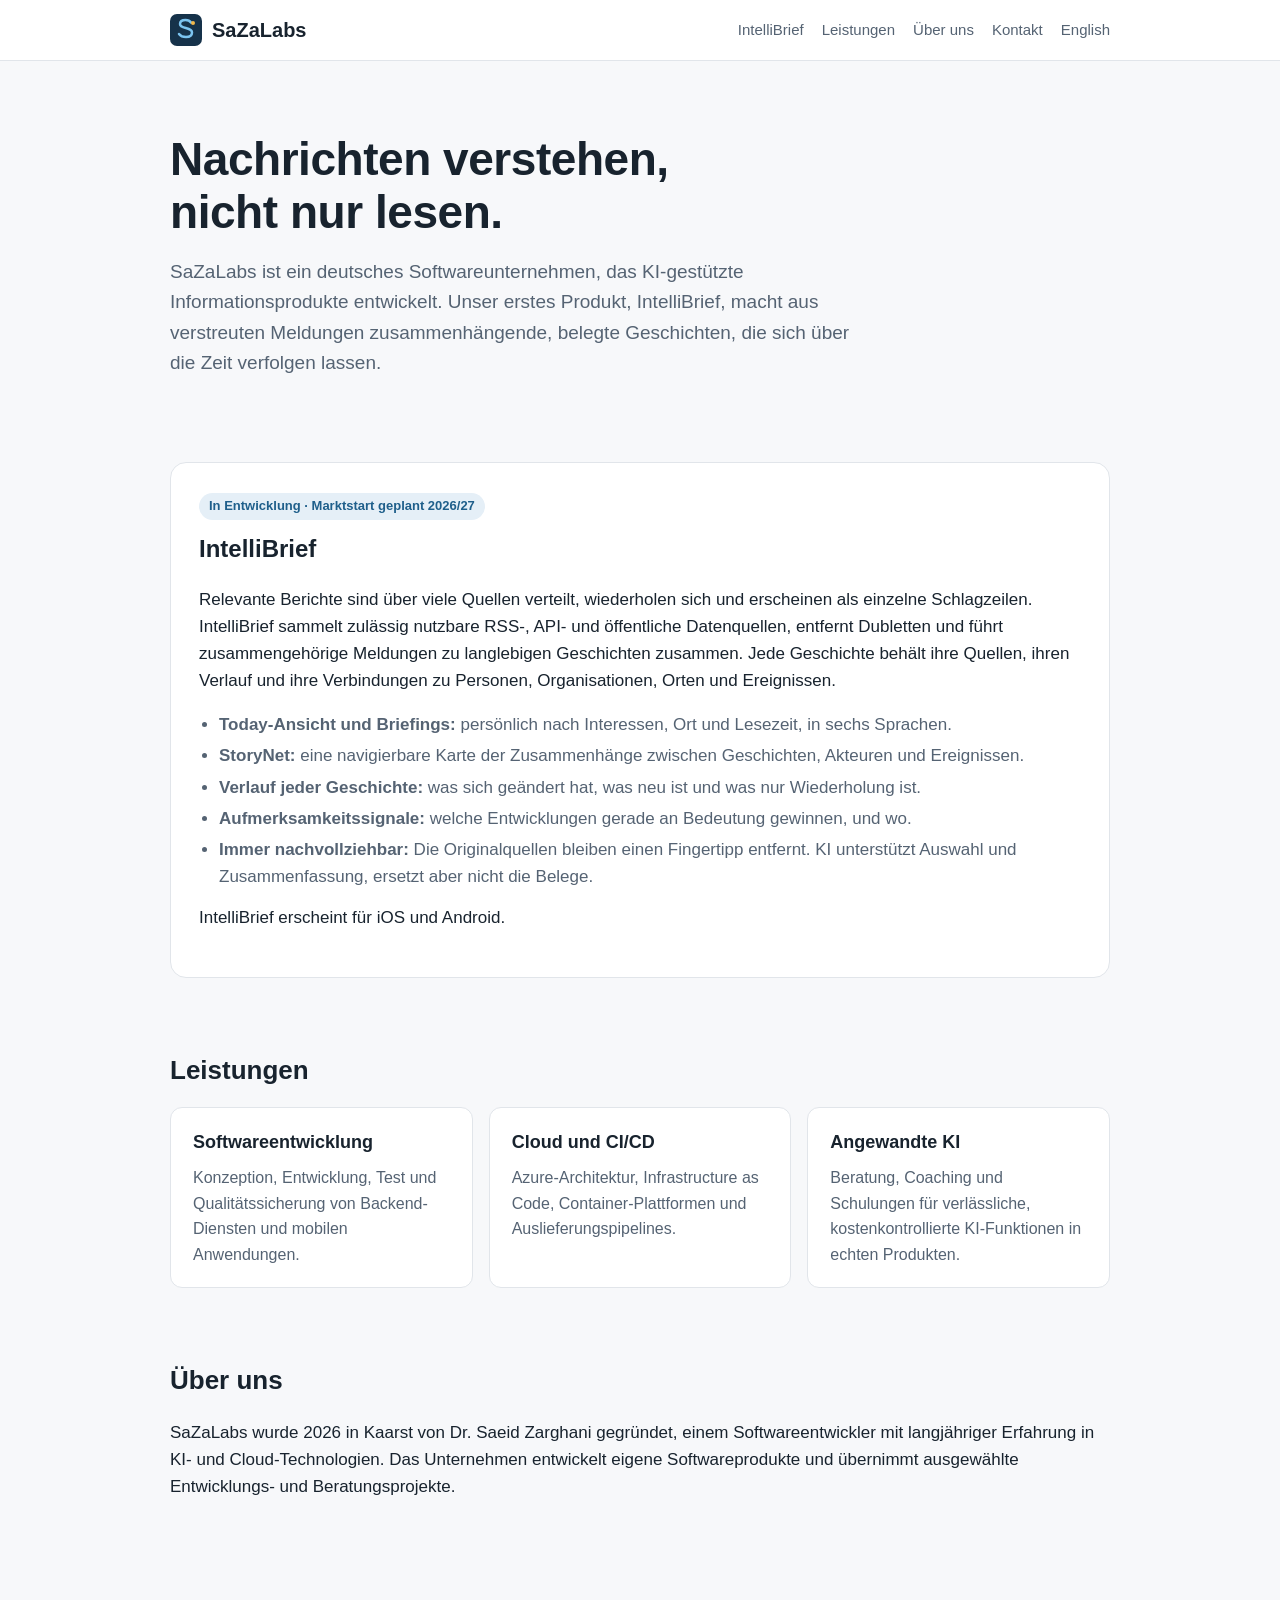
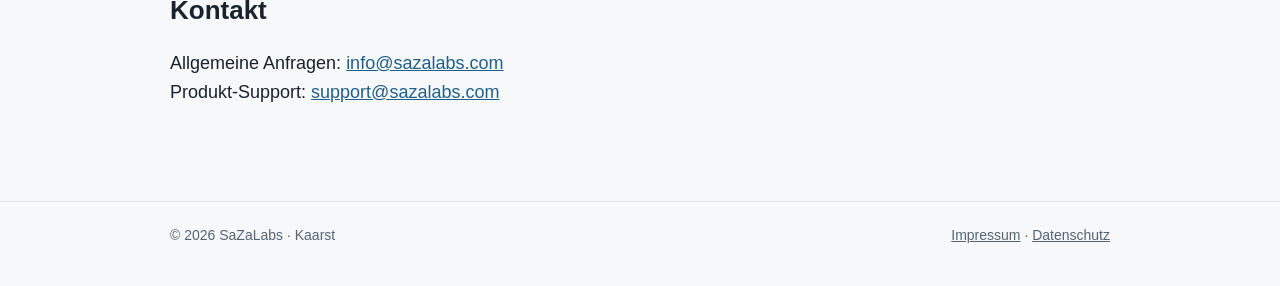
==== de/index.html @ 843f62e0 "SaZaLabs website: home (en/de), Impressum, Datenschutz Co-Authored-By: Claude Opus 5.5 <noreply@anth" ====
<!doctype html>
<html lang="de">
<head>
<meta charset="utf-8">
<meta name="viewport" content="width=device-width, initial-scale=1">
<title>SaZaLabs – Software- und KI-Produkte</title>
<meta name="description" content="SaZaLabs entwickelt KI-gestützte Informationsprodukte und bietet Softwareentwicklung, Cloud- und KI-Beratung. Erstes Produkt: IntelliBrief.">
<link rel="icon" href="/favicon.svg" type="image/svg+xml">
<link rel="stylesheet" href="/style.css">
<link rel="alternate" hreflang="en" href="https://sazalabs.com/">
<link rel="alternate" hreflang="de" href="https://sazalabs.com/de/">
</head>
<body>
<header class="site">
  <div class="wrap">
    <a class="brand" href="/de/"><img src="/favicon.svg" alt="">SaZaLabs</a>
    <nav class="site">
      <a href="#intellibrief">IntelliBrief</a>
      <a href="#leistungen">Leistungen</a>
      <a href="#ueber-uns">Über uns</a>
      <a href="#kontakt">Kontakt</a>
      <a href="/" hreflang="en" lang="en">English</a>
    </nav>
  </div>
</header>

<main>
  <div class="wrap">
    <section class="hero">
      <h1>Nachrichten verstehen,<br>nicht nur lesen.</h1>
      <p>SaZaLabs ist ein deutsches Softwareunternehmen, das KI-gestützte Informationsprodukte entwickelt. Unser
        erstes Produkt, IntelliBrief, macht aus verstreuten Meldungen zusammenhängende, belegte Geschichten, die
        sich über die Zeit verfolgen lassen.</p>
    </section>

    <section id="intellibrief">
      <div class="product">
        <span class="tag">In Entwicklung · Marktstart geplant 2026/27</span>
        <h3>IntelliBrief</h3>
        <p>Relevante Berichte sind über viele Quellen verteilt, wiederholen sich und erscheinen als einzelne
          Schlagzeilen. IntelliBrief sammelt zulässig nutzbare RSS-, API- und öffentliche Datenquellen, entfernt
          Dubletten und führt zusammengehörige Meldungen zu langlebigen Geschichten zusammen. Jede Geschichte behält
          ihre Quellen, ihren Verlauf und ihre Verbindungen zu Personen, Organisationen, Orten und Ereignissen.</p>
        <ul>
          <li><b>Today-Ansicht und Briefings:</b> persönlich nach Interessen, Ort und Lesezeit, in sechs Sprachen.</li>
          <li><b>StoryNet:</b> eine navigierbare Karte der Zusammenhänge zwischen Geschichten, Akteuren und Ereignissen.</li>
          <li><b>Verlauf jeder Geschichte:</b> was sich geändert hat, was neu ist und was nur Wiederholung ist.</li>
          <li><b>Aufmerksamkeitssignale:</b> welche Entwicklungen gerade an Bedeutung gewinnen, und wo.</li>
          <li><b>Immer nachvollziehbar:</b> Die Originalquellen bleiben einen Fingertipp entfernt. KI unterstützt Auswahl und Zusammenfassung, ersetzt aber nicht die Belege.</li>
        </ul>
        <p style="margin-top:14px">IntelliBrief erscheint für iOS und Android.</p>
      </div>
    </section>

    <section id="leistungen">
      <h2>Leistungen</h2>
      <div class="cards">
        <div class="card"><h3>Softwareentwicklung</h3><p>Konzeption, Entwicklung, Test und Qualitätssicherung von Backend-Diensten und mobilen Anwendungen.</p></div>
        <div class="card"><h3>Cloud und CI/CD</h3><p>Azure-Architektur, Infrastructure as Code, Container-Plattformen und Auslieferungspipelines.</p></div>
        <div class="card"><h3>Angewandte KI</h3><p>Beratung, Coaching und Schulungen für verlässliche, kostenkontrollierte KI-Funktionen in echten Produkten.</p></div>
      </div>
    </section>

    <section id="ueber-uns">
      <h2>Über uns</h2>
      <p>SaZaLabs wurde 2026 in Kaarst von Dr. Saeid Zarghani gegründet, einem Softwareentwickler mit langjähriger
        Erfahrung in KI- und Cloud-Technologien. Das Unternehmen entwickelt eigene Softwareprodukte und übernimmt
        ausgewählte Entwicklungs- und Beratungsprojekte.</p>
    </section>

    <section id="kontakt">
      <h2>Kontakt</h2>
      <p class="contact">Allgemeine Anfragen: <a href="mailto:info@sazalabs.com">info@sazalabs.com</a><br>
        Produkt-Support: <a href="mailto:support@sazalabs.com">support@sazalabs.com</a></p>
    </section>
  </div>
</main>

<footer class="site">
  <div class="wrap">
    <span>© 2026 SaZaLabs · Kaarst</span>
    <span><a href="/impressum.html">Impressum</a> · <a href="/datenschutz.html">Datenschutz</a></span>
  </div>
</footer>
</body>
</html>
---- style.css ----
:root {
  --bg: #f7f8fa; --panel: #ffffff; --text: #18232e; --muted: #556373; --line: #e1e5ea;
  --accent: #1f5f8b; --accent-soft: #e5eff7; --highlight: #c98a12;
}
@media (prefers-color-scheme: dark) {
  :root {
    --bg: #10151b; --panel: #171e26; --text: #e4eaf0; --muted: #9aa8b6; --line: #27313c;
    --accent: #7cc4f0; --accent-soft: #1b3346; --highlight: #f2b84b;
  }
}
* { box-sizing: border-box; }
html { -webkit-text-size-adjust: 100%; }
body {
  margin: 0; background: var(--bg); color: var(--text);
  overflow-wrap: break-word; hyphens: auto;
  font: 17px/1.6 -apple-system, BlinkMacSystemFont, "Segoe UI", Roboto, "Helvetica Neue", Arial, sans-serif;
}
a { color: var(--accent); }
.wrap { max-width: 980px; margin: 0 auto; padding: 0 20px; }
header.site { border-bottom: 1px solid var(--line); background: var(--panel); }
header.site .wrap { display: flex; align-items: center; justify-content: space-between; gap: 16px; padding-top: 14px; padding-bottom: 14px; }
.brand { display: flex; align-items: center; gap: 10px; font-weight: 700; font-size: 20px; color: var(--text); text-decoration: none; }
.brand img { width: 32px; height: 32px; }
nav.site { display: flex; gap: 18px; font-size: 15px; flex-wrap: wrap; }
nav.site a { color: var(--muted); text-decoration: none; }
nav.site a:hover { color: var(--text); }
.hero { padding: 72px 0 48px; }
.hero h1 { font-size: clamp(30px, 5vw, 46px); line-height: 1.15; margin: 0 0 18px; letter-spacing: -0.01em; }
.hero p { font-size: 19px; color: var(--muted); max-width: 680px; margin: 0; }
section { padding: 36px 0; }
section h2 { font-size: 26px; margin: 0 0 16px; }
.cards { display: grid; grid-template-columns: repeat(auto-fit, minmax(260px, 1fr)); gap: 16px; }
.card { background: var(--panel); border: 1px solid var(--line); border-radius: 12px; padding: 20px 22px; }
.card h3 { margin: 0 0 8px; font-size: 18px; }
.card p { margin: 0; color: var(--muted); font-size: 16px; }
.product { background: var(--panel); border: 1px solid var(--line); border-radius: 16px; padding: 28px; }
.product .tag { display: inline-block; background: var(--accent-soft); color: var(--accent); font-size: 13px; font-weight: 600; padding: 3px 10px; border-radius: 999px; margin-bottom: 10px; }
.product h3 { font-size: 24px; margin: 0 0 10px; }
.product ul { margin: 14px 0 0; padding-left: 20px; color: var(--muted); }
.product li { margin: 4px 0; }
.contact { font-size: 18px; }
footer.site { border-top: 1px solid var(--line); margin-top: 40px; padding: 22px 0 40px; color: var(--muted); font-size: 14px; }
footer.site .wrap { display: flex; flex-wrap: wrap; gap: 8px 22px; justify-content: space-between; }
footer.site a { color: var(--muted); }
.legal h1 { font-size: 32px; margin: 48px 0 20px; }
.legal h2 { font-size: 20px; margin: 28px 0 8px; }
.legal p, .legal li { color: var(--text); }
.legal .note { color: var(--muted); font-size: 15px; }
@media (max-width: 560px) {
  header.site .wrap { flex-direction: column; align-items: flex-start; gap: 8px; }
  .hero { padding: 44px 0 28px; }
}
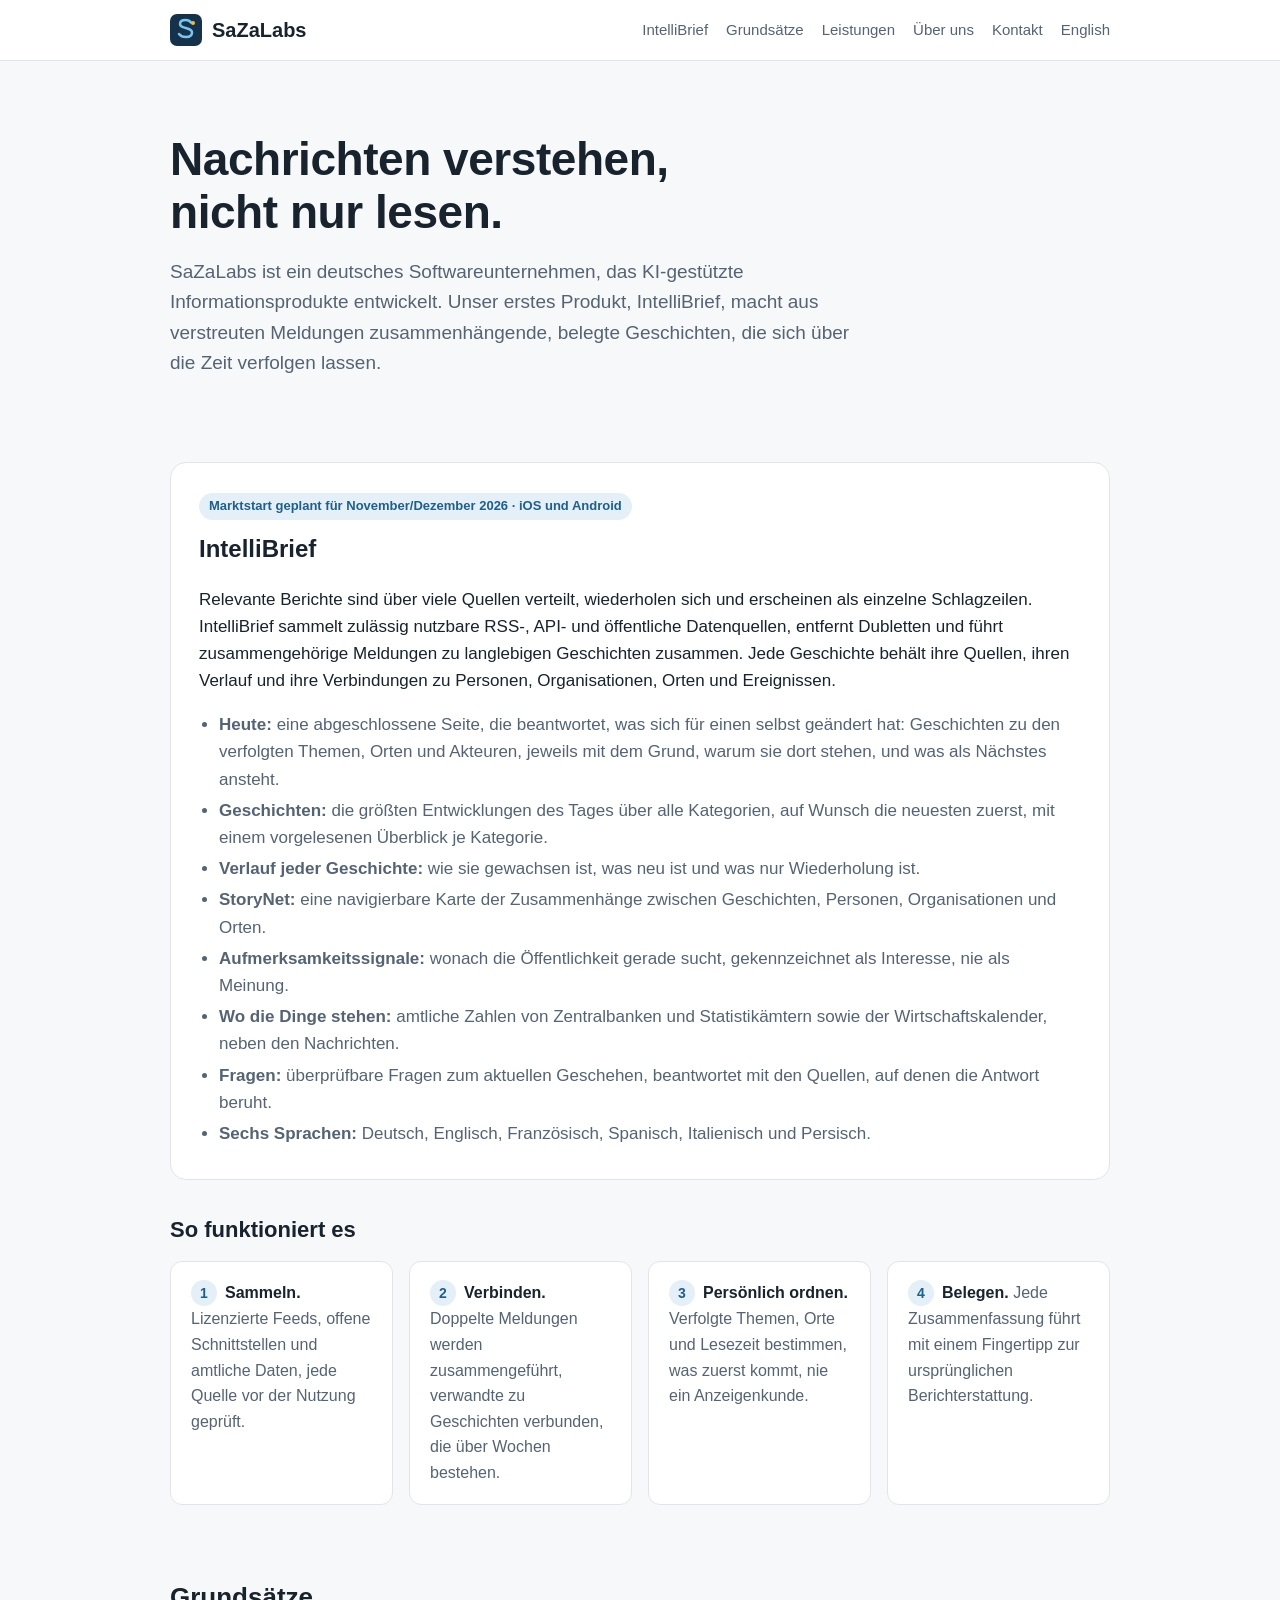
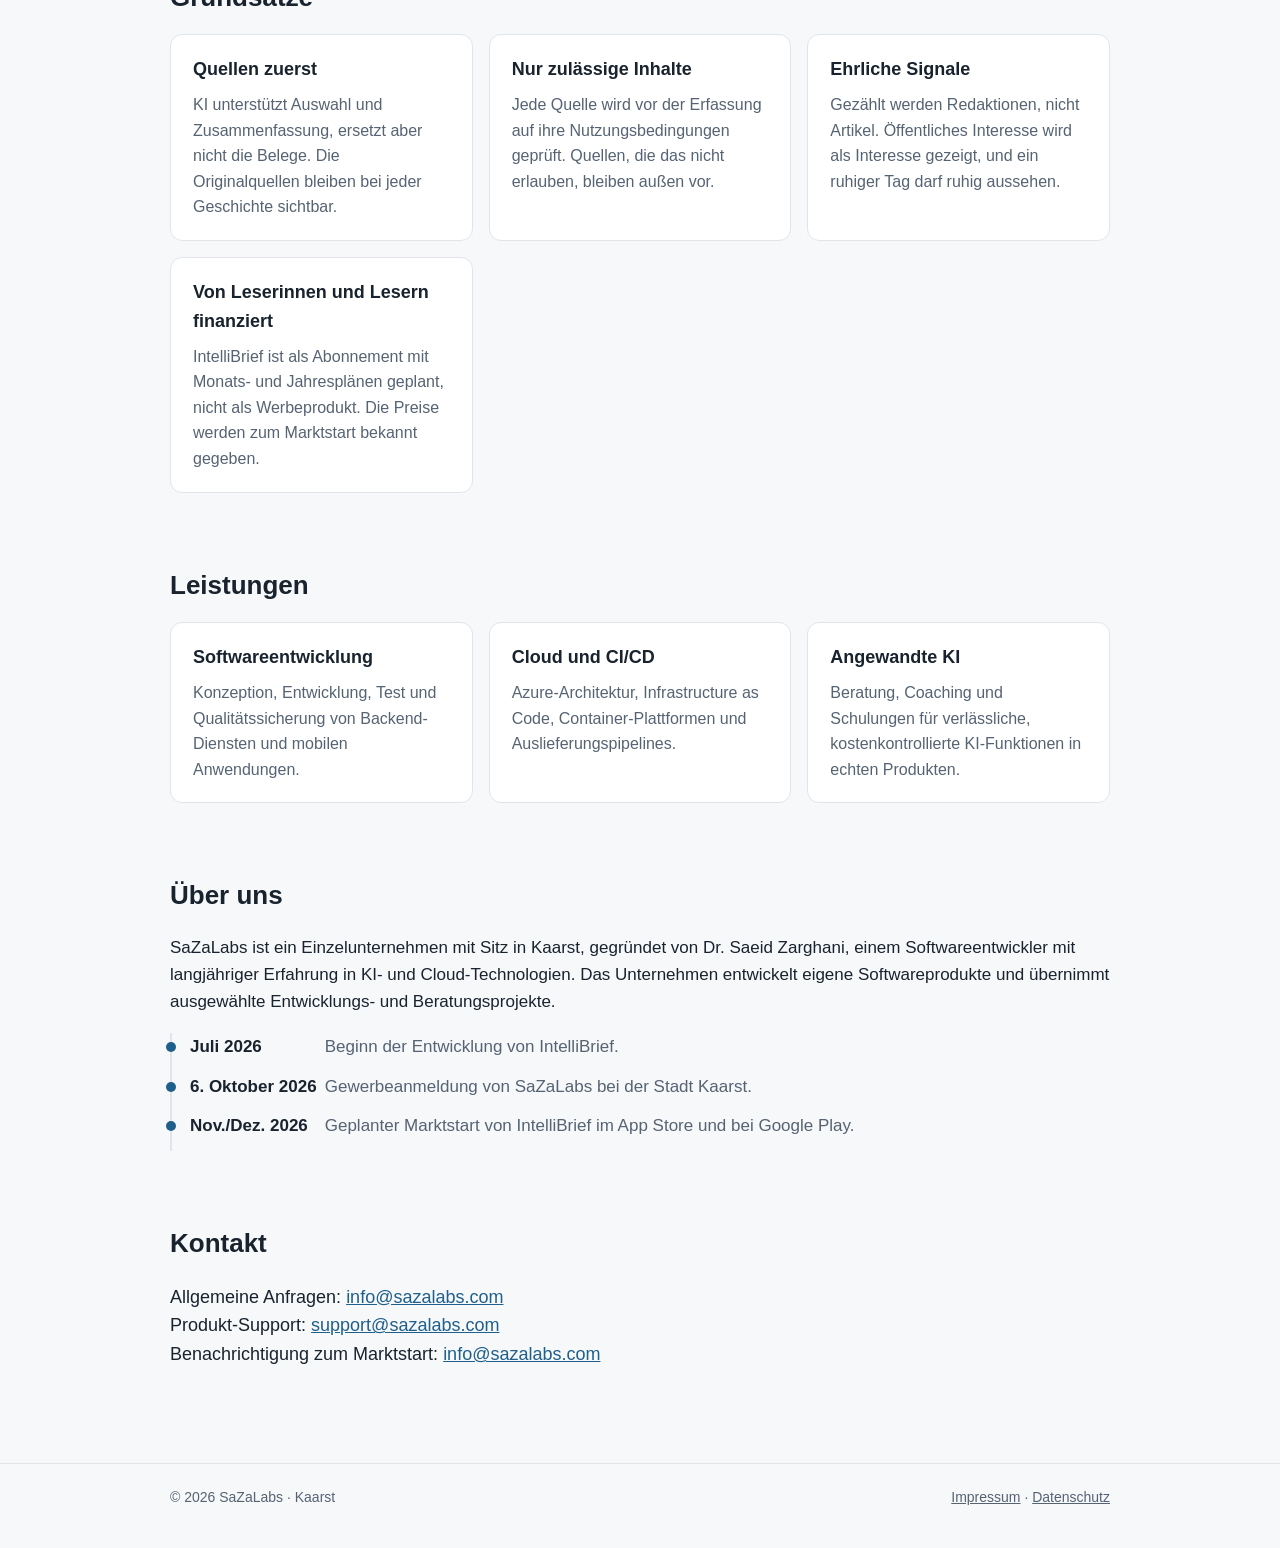
==== commit 08327e88: "website: IntelliBrief launch Nov/Dec 2026, how it works, principles, registration date Co-Authored-B" ====
--- a/de/index.html
+++ b/de/index.html
@@ -4,7 +4,7 @@
 <meta charset="utf-8">
 <meta name="viewport" content="width=device-width, initial-scale=1">
 <title>SaZaLabs – Software- und KI-Produkte</title>
-<meta name="description" content="SaZaLabs entwickelt KI-gestützte Informationsprodukte und bietet Softwareentwicklung, Cloud- und KI-Beratung. Erstes Produkt: IntelliBrief.">
+<meta name="description" content="SaZaLabs entwickelt KI-gestützte Informationsprodukte. Das erste Produkt, IntelliBrief, macht aus verstreuten Meldungen zusammenhängende, belegte Geschichten. Marktstart geplant für November/Dezember 2026.">
 <link rel="icon" href="/favicon.svg" type="image/svg+xml">
 <link rel="stylesheet" href="/style.css">
 <link rel="alternate" hreflang="en" href="https://sazalabs.com/">
@@ -16,6 +16,7 @@
     <a class="brand" href="/de/"><img src="/favicon.svg" alt="">SaZaLabs</a>
     <nav class="site">
       <a href="#intellibrief">IntelliBrief</a>
+      <a href="#grundsaetze">Grundsätze</a>
       <a href="#leistungen">Leistungen</a>
       <a href="#ueber-uns">Über uns</a>
       <a href="#kontakt">Kontakt</a>
@@ -35,20 +36,52 @@
 
     <section id="intellibrief">
       <div class="product">
-        <span class="tag">In Entwicklung · Marktstart geplant 2026/27</span>
+        <span class="tag">Marktstart geplant für November/Dezember 2026 · iOS und Android</span>
         <h3>IntelliBrief</h3>
         <p>Relevante Berichte sind über viele Quellen verteilt, wiederholen sich und erscheinen als einzelne
           Schlagzeilen. IntelliBrief sammelt zulässig nutzbare RSS-, API- und öffentliche Datenquellen, entfernt
           Dubletten und führt zusammengehörige Meldungen zu langlebigen Geschichten zusammen. Jede Geschichte behält
           ihre Quellen, ihren Verlauf und ihre Verbindungen zu Personen, Organisationen, Orten und Ereignissen.</p>
         <ul>
-          <li><b>Today-Ansicht und Briefings:</b> persönlich nach Interessen, Ort und Lesezeit, in sechs Sprachen.</li>
-          <li><b>StoryNet:</b> eine navigierbare Karte der Zusammenhänge zwischen Geschichten, Akteuren und Ereignissen.</li>
-          <li><b>Verlauf jeder Geschichte:</b> was sich geändert hat, was neu ist und was nur Wiederholung ist.</li>
-          <li><b>Aufmerksamkeitssignale:</b> welche Entwicklungen gerade an Bedeutung gewinnen, und wo.</li>
-          <li><b>Immer nachvollziehbar:</b> Die Originalquellen bleiben einen Fingertipp entfernt. KI unterstützt Auswahl und Zusammenfassung, ersetzt aber nicht die Belege.</li>
+          <li><b>Heute:</b> eine abgeschlossene Seite, die beantwortet, was sich für einen selbst geändert hat:
+            Geschichten zu den verfolgten Themen, Orten und Akteuren, jeweils mit dem Grund, warum sie dort stehen,
+            und was als Nächstes ansteht.</li>
+          <li><b>Geschichten:</b> die größten Entwicklungen des Tages über alle Kategorien, auf Wunsch die neuesten
+            zuerst, mit einem vorgelesenen Überblick je Kategorie.</li>
+          <li><b>Verlauf jeder Geschichte:</b> wie sie gewachsen ist, was neu ist und was nur Wiederholung ist.</li>
+          <li><b>StoryNet:</b> eine navigierbare Karte der Zusammenhänge zwischen Geschichten, Personen,
+            Organisationen und Orten.</li>
+          <li><b>Aufmerksamkeitssignale:</b> wonach die Öffentlichkeit gerade sucht, gekennzeichnet als Interesse,
+            nie als Meinung.</li>
+          <li><b>Wo die Dinge stehen:</b> amtliche Zahlen von Zentralbanken und Statistikämtern sowie der
+            Wirtschaftskalender, neben den Nachrichten.</li>
+          <li><b>Fragen:</b> überprüfbare Fragen zum aktuellen Geschehen, beantwortet mit den Quellen, auf denen die
+            Antwort beruht.</li>
+          <li><b>Sechs Sprachen:</b> Deutsch, Englisch, Französisch, Spanisch, Italienisch und Persisch.</li>
         </ul>
-        <p style="margin-top:14px">IntelliBrief erscheint für iOS und Android.</p>
+      </div>
+
+      <h2 class="sub">So funktioniert es</h2>
+      <ol class="steps">
+        <li><b>Sammeln.</b> Lizenzierte Feeds, offene Schnittstellen und amtliche Daten, jede Quelle vor der Nutzung geprüft.</li>
+        <li><b>Verbinden.</b> Doppelte Meldungen werden zusammengeführt, verwandte zu Geschichten verbunden, die über Wochen bestehen.</li>
+        <li><b>Persönlich ordnen.</b> Verfolgte Themen, Orte und Lesezeit bestimmen, was zuerst kommt, nie ein Anzeigenkunde.</li>
+        <li><b>Belegen.</b> Jede Zusammenfassung führt mit einem Fingertipp zur ursprünglichen Berichterstattung.</li>
+      </ol>
+    </section>
+
+    <section id="grundsaetze">
+      <h2>Grundsätze</h2>
+      <div class="cards">
+        <div class="card"><h3>Quellen zuerst</h3><p>KI unterstützt Auswahl und Zusammenfassung, ersetzt aber nicht
+          die Belege. Die Originalquellen bleiben bei jeder Geschichte sichtbar.</p></div>
+        <div class="card"><h3>Nur zulässige Inhalte</h3><p>Jede Quelle wird vor der Erfassung auf ihre
+          Nutzungsbedingungen geprüft. Quellen, die das nicht erlauben, bleiben außen vor.</p></div>
+        <div class="card"><h3>Ehrliche Signale</h3><p>Gezählt werden Redaktionen, nicht Artikel. Öffentliches
+          Interesse wird als Interesse gezeigt, und ein ruhiger Tag darf ruhig aussehen.</p></div>
+        <div class="card"><h3>Von Leserinnen und Lesern finanziert</h3><p>IntelliBrief ist als Abonnement mit
+          Monats- und Jahresplänen geplant, nicht als Werbeprodukt. Die Preise werden zum Marktstart bekannt
+          gegeben.</p></div>
       </div>
     </section>
 
@@ -63,15 +96,21 @@
 
     <section id="ueber-uns">
       <h2>Über uns</h2>
-      <p>SaZaLabs wurde 2026 in Kaarst von Dr. Saeid Zarghani gegründet, einem Softwareentwickler mit langjähriger
-        Erfahrung in KI- und Cloud-Technologien. Das Unternehmen entwickelt eigene Softwareprodukte und übernimmt
-        ausgewählte Entwicklungs- und Beratungsprojekte.</p>
+      <p>SaZaLabs ist ein Einzelunternehmen mit Sitz in Kaarst, gegründet von Dr. Saeid Zarghani, einem
+        Softwareentwickler mit langjähriger Erfahrung in KI- und Cloud-Technologien. Das Unternehmen entwickelt
+        eigene Softwareprodukte und übernimmt ausgewählte Entwicklungs- und Beratungsprojekte.</p>
+      <ul class="timeline">
+        <li><span>Juli 2026</span> Beginn der Entwicklung von IntelliBrief.</li>
+        <li><span>6. Oktober 2026</span> Gewerbeanmeldung von SaZaLabs bei der Stadt Kaarst.</li>
+        <li><span>Nov./Dez. 2026</span> Geplanter Marktstart von IntelliBrief im App Store und bei Google Play.</li>
+      </ul>
     </section>
 
     <section id="kontakt">
       <h2>Kontakt</h2>
       <p class="contact">Allgemeine Anfragen: <a href="mailto:info@sazalabs.com">info@sazalabs.com</a><br>
-        Produkt-Support: <a href="mailto:support@sazalabs.com">support@sazalabs.com</a></p>
+        Produkt-Support: <a href="mailto:support@sazalabs.com">support@sazalabs.com</a><br>
+        Benachrichtigung zum Marktstart: <a href="mailto:info@sazalabs.com?subject=IntelliBrief%20Marktstart">info@sazalabs.com</a></p>
     </section>
   </div>
 </main>
--- a/style.css
+++ b/style.css
@@ -38,6 +38,15 @@
 .product h3 { font-size: 24px; margin: 0 0 10px; }
 .product ul { margin: 14px 0 0; padding-left: 20px; color: var(--muted); }
 .product li { margin: 4px 0; }
+h2.sub { font-size: 22px; margin: 32px 0 14px; }
+.steps { counter-reset: step; list-style: none; margin: 0; padding: 0; display: grid; grid-template-columns: repeat(auto-fit, minmax(210px, 1fr)); gap: 16px; }
+.steps li { counter-increment: step; background: var(--panel); border: 1px solid var(--line); border-radius: 12px; padding: 18px 20px; color: var(--muted); font-size: 16px; }
+.steps li::before { content: counter(step); display: inline-flex; align-items: center; justify-content: center; width: 26px; height: 26px; margin-right: 8px; border-radius: 50%; background: var(--accent-soft); color: var(--accent); font-weight: 700; font-size: 14px; }
+.steps b { color: var(--text); }
+.timeline { list-style: none; margin: 18px 0 0; padding: 0; border-left: 2px solid var(--line); }
+.timeline li { position: relative; padding: 0 0 12px 18px; color: var(--muted); }
+.timeline li::before { content: ""; position: absolute; left: -6px; top: 9px; width: 10px; height: 10px; border-radius: 50%; background: var(--accent); }
+.timeline span { display: inline-block; min-width: 130px; font-weight: 600; color: var(--text); }
 .contact { font-size: 18px; }
 footer.site { border-top: 1px solid var(--line); margin-top: 40px; padding: 22px 0 40px; color: var(--muted); font-size: 14px; }
 footer.site .wrap { display: flex; flex-wrap: wrap; gap: 8px 22px; justify-content: space-between; }
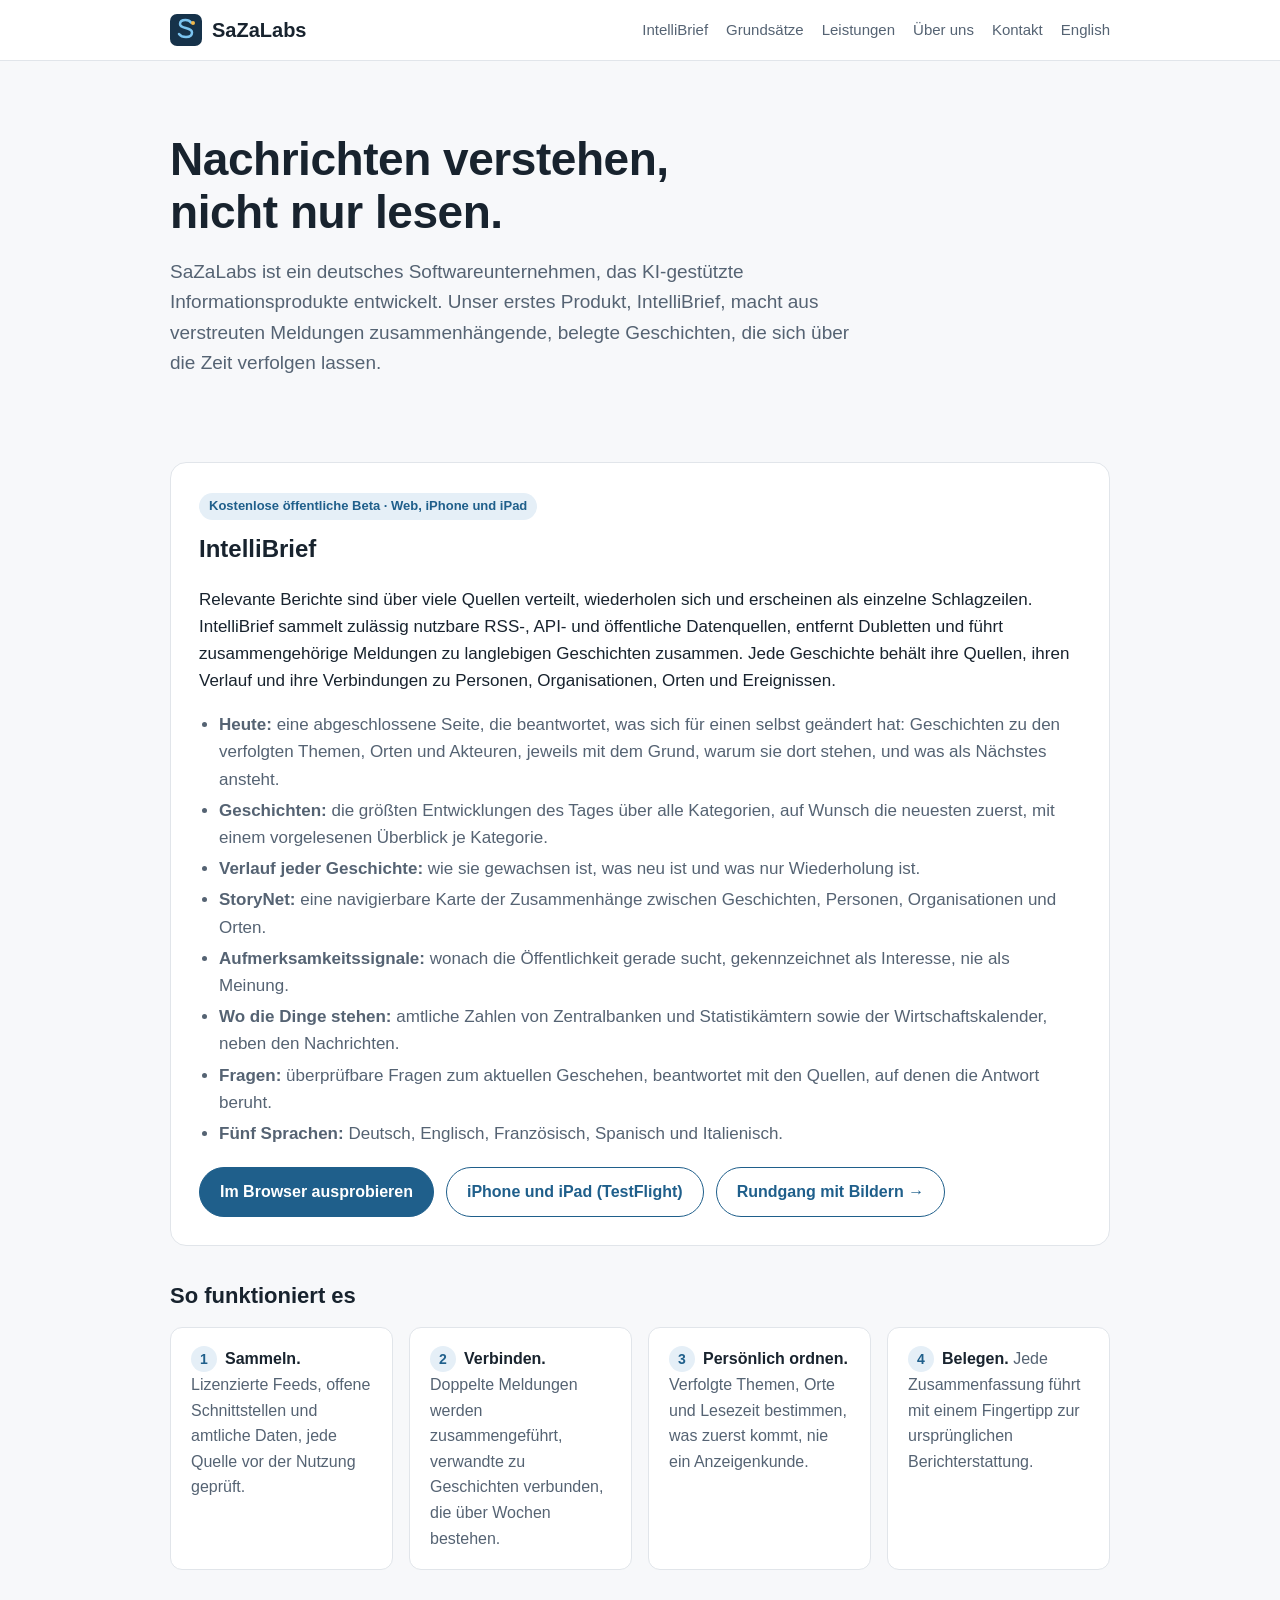
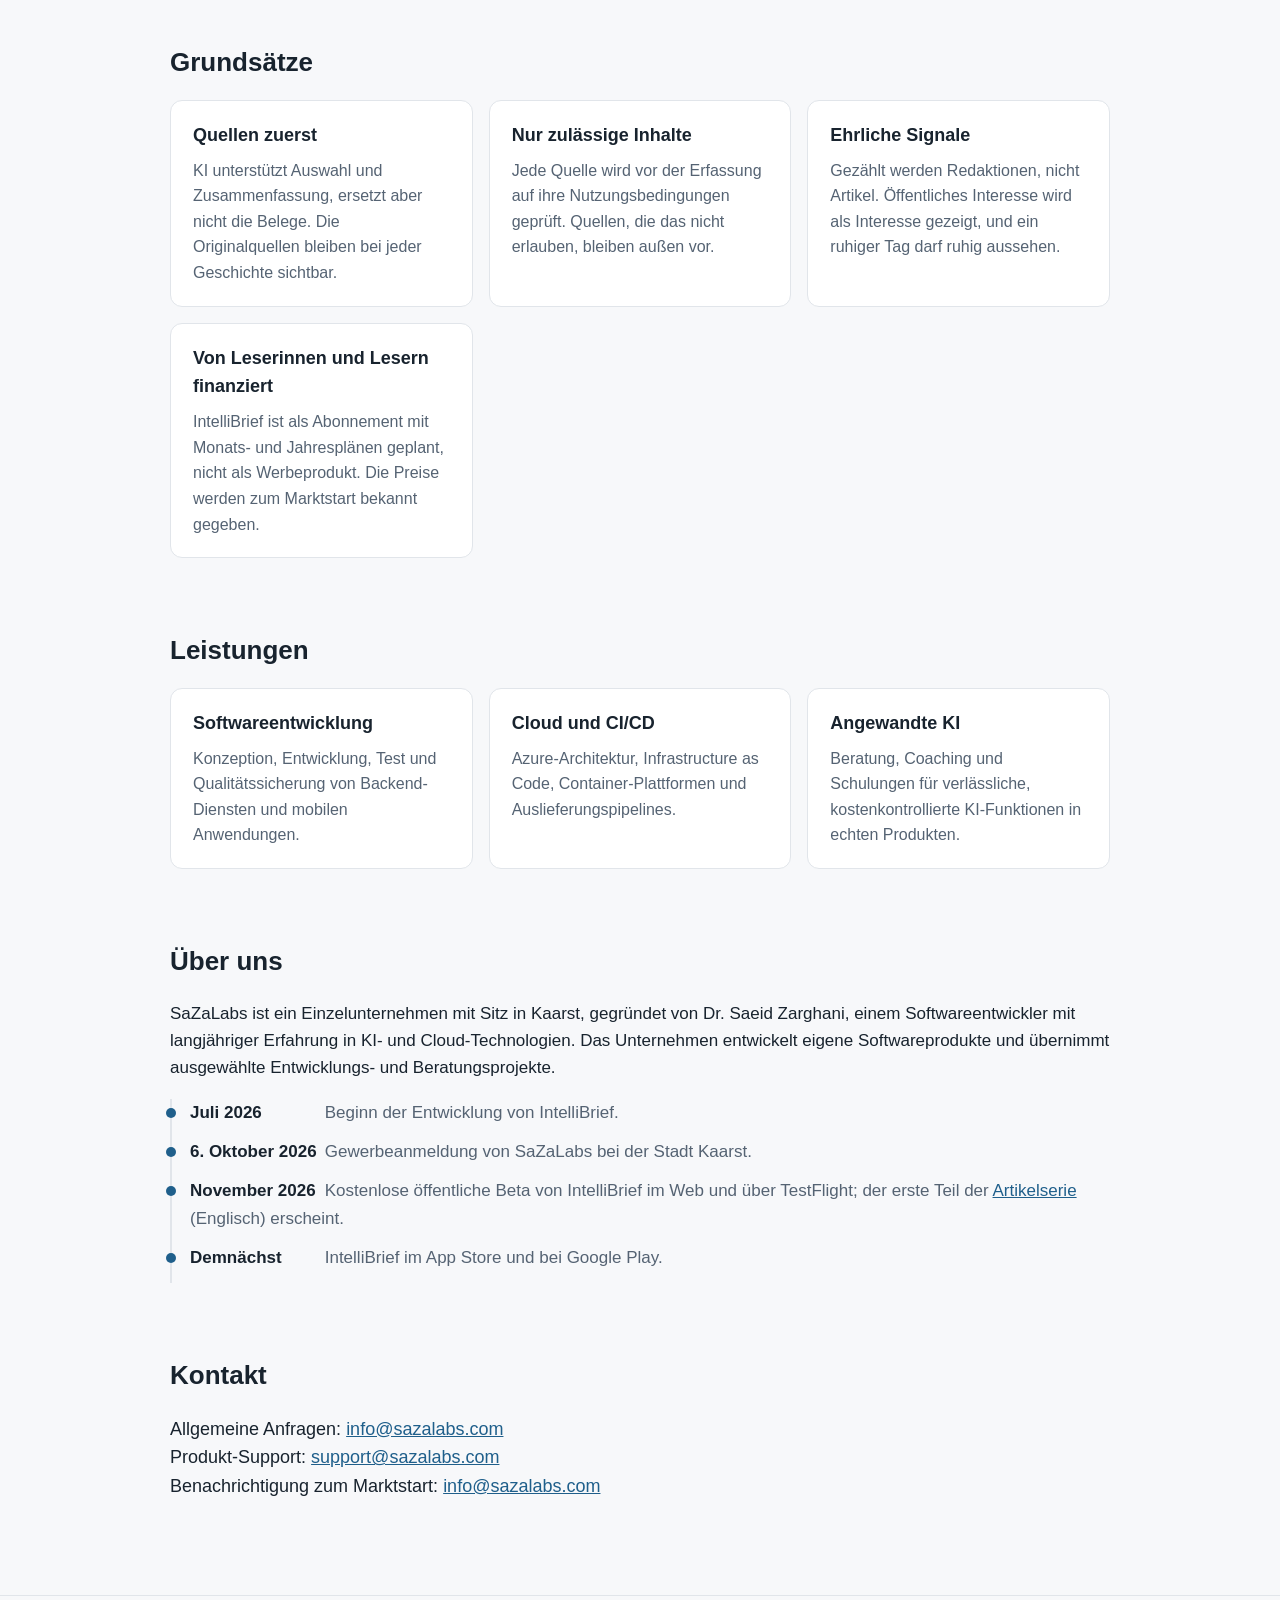
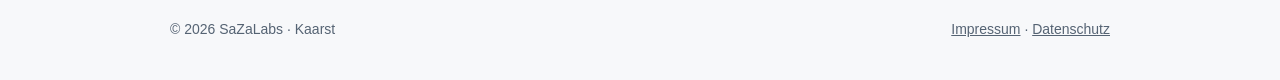
==== commit 4d75f868: "website: IntelliBrief product page with screenshots (en/de), beta links on the home pages Co-Authore" ====
--- a/de/index.html
+++ b/de/index.html
@@ -4,7 +4,7 @@
 <meta charset="utf-8">
 <meta name="viewport" content="width=device-width, initial-scale=1">
 <title>SaZaLabs – Software- und KI-Produkte</title>
-<meta name="description" content="SaZaLabs entwickelt KI-gestützte Informationsprodukte. Das erste Produkt, IntelliBrief, macht aus verstreuten Meldungen zusammenhängende, belegte Geschichten. Marktstart geplant für November/Dezember 2026.">
+<meta name="description" content="SaZaLabs entwickelt KI-gestützte Informationsprodukte. Das erste Produkt, IntelliBrief, macht aus verstreuten Meldungen zusammenhängende, belegte Geschichten. Kostenlose öffentliche Beta im Web, auf iPhone und iPad.">
 <link rel="icon" href="/favicon.svg" type="image/svg+xml">
 <link rel="stylesheet" href="/style.css">
 <link rel="alternate" hreflang="en" href="https://sazalabs.com/">
@@ -15,7 +15,7 @@
   <div class="wrap">
     <a class="brand" href="/de/"><img src="/favicon.svg" alt="">SaZaLabs</a>
     <nav class="site">
-      <a href="#intellibrief">IntelliBrief</a>
+      <a href="/de/intellibrief/">IntelliBrief</a>
       <a href="#grundsaetze">Grundsätze</a>
       <a href="#leistungen">Leistungen</a>
       <a href="#ueber-uns">Über uns</a>
@@ -36,7 +36,7 @@
 
     <section id="intellibrief">
       <div class="product">
-        <span class="tag">Marktstart geplant für November/Dezember 2026 · iOS und Android</span>
+        <span class="tag">Kostenlose öffentliche Beta · Web, iPhone und iPad</span>
         <h3>IntelliBrief</h3>
         <p>Relevante Berichte sind über viele Quellen verteilt, wiederholen sich und erscheinen als einzelne
           Schlagzeilen. IntelliBrief sammelt zulässig nutzbare RSS-, API- und öffentliche Datenquellen, entfernt
@@ -57,8 +57,13 @@
             Wirtschaftskalender, neben den Nachrichten.</li>
           <li><b>Fragen:</b> überprüfbare Fragen zum aktuellen Geschehen, beantwortet mit den Quellen, auf denen die
             Antwort beruht.</li>
-          <li><b>Sechs Sprachen:</b> Deutsch, Englisch, Französisch, Spanisch, Italienisch und Persisch.</li>
+          <li><b>Fünf Sprachen:</b> Deutsch, Englisch, Französisch, Spanisch und Italienisch.</li>
         </ul>
+        <div class="actions">
+          <a class="btn primary" href="https://intellibrief.sazalabs.com/">Im Browser ausprobieren</a>
+          <a class="btn secondary" href="https://testflight.apple.com/join/bR1Xwm2N">iPhone und iPad (TestFlight)</a>
+          <a class="btn secondary" href="/de/intellibrief/">Rundgang mit Bildern →</a>
+        </div>
       </div>
 
       <h2 class="sub">So funktioniert es</h2>
@@ -102,7 +107,8 @@
       <ul class="timeline">
         <li><span>Juli 2026</span> Beginn der Entwicklung von IntelliBrief.</li>
         <li><span>6. Oktober 2026</span> Gewerbeanmeldung von SaZaLabs bei der Stadt Kaarst.</li>
-        <li><span>Nov./Dez. 2026</span> Geplanter Marktstart von IntelliBrief im App Store und bei Google Play.</li>
+        <li><span>November 2026</span> Kostenlose öffentliche Beta von IntelliBrief im Web und über TestFlight; der erste Teil der <a href="https://cat-codes.com/2026/11/17/intellibrief-part-1-a-news-app-that-has-to-explain-itself/" hreflang="en">Artikelserie</a> (Englisch) erscheint.</li>
+        <li><span>Demnächst</span> IntelliBrief im App Store und bei Google Play.</li>
       </ul>
     </section>
 
--- a/style.css
+++ b/style.css
@@ -59,3 +59,58 @@
   header.site .wrap { flex-direction: column; align-items: flex-start; gap: 8px; }
   .hero { padding: 44px 0 28px; }
 }
+
+/* IntelliBrief product page */
+.btn { display: inline-flex; align-items: center; gap: 8px; padding: 11px 20px; border-radius: 999px; font-weight: 600; font-size: 16px; text-decoration: none; border: 1px solid var(--accent); }
+.btn.primary { background: var(--accent); color: var(--panel); }
+.btn.primary:hover { filter: brightness(1.08); }
+.btn.secondary { color: var(--accent); background: var(--panel); }
+.btn.secondary:hover { background: var(--accent-soft); }
+.actions { display: flex; flex-wrap: wrap; gap: 12px; margin-top: 26px; }
+.eyebrow { display: inline-block; background: var(--accent-soft); color: var(--accent); font-size: 13px; font-weight: 600; padding: 4px 12px; border-radius: 999px; margin-bottom: 16px; }
+.pg-hero { padding: 64px 0 28px; text-align: center; }
+.pg-hero h1 { font-size: clamp(38px, 6vw, 60px); line-height: 1.05; margin: 0 0 16px; letter-spacing: -0.02em; }
+.pg-hero .lede { font-size: clamp(18px, 2.4vw, 22px); color: var(--muted); max-width: 720px; margin: 0 auto; }
+.pg-hero .actions { justify-content: center; }
+.pg-hero .note { font-size: 14px; color: var(--muted); margin-top: 14px; }
+.shot { margin: 0; }
+.shot img { display: block; width: 100%; height: auto; border-radius: 14px; border: 1px solid var(--line); box-shadow: 0 18px 40px -18px rgba(16, 24, 40, 0.35); }
+.shot figcaption { font-size: 13px; color: var(--muted); margin-top: 10px; text-align: center; }
+.hero-shot { margin: 40px auto 0; max-width: 980px; }
+.pillars { display: grid; grid-template-columns: repeat(auto-fit, minmax(240px, 1fr)); gap: 16px; margin-top: 8px; }
+.pillar { background: var(--panel); border: 1px solid var(--line); border-radius: 14px; padding: 22px; border-top: 3px solid var(--accent); }
+.pillar h3 { margin: 0 0 6px; font-size: 19px; }
+.pillar p { margin: 0; color: var(--muted); font-size: 16px; }
+.intro { font-size: 19px; color: var(--muted); max-width: 760px; }
+.feature { display: grid; grid-template-columns: minmax(0, 1fr) minmax(0, 1.25fr); gap: 44px; align-items: center; padding: 44px 0; border-top: 1px solid var(--line); }
+.feature.flip > .text { order: 2; }
+.feature .text h2 { font-size: 26px; line-height: 1.25; margin: 0 0 12px; }
+.feature .text p { color: var(--muted); margin: 0 0 12px; }
+.feature .text ul { color: var(--muted); padding-left: 20px; margin: 0; }
+.feature .text li { margin: 4px 0; }
+.feature .kicker { font-size: 13px; font-weight: 700; letter-spacing: 0.08em; text-transform: uppercase; color: var(--highlight); margin-bottom: 8px; }
+.shot.portrait { max-width: 340px; margin: 0 auto; }
+.pair { display: grid; grid-template-columns: minmax(0, 1.6fr) minmax(0, 1fr); gap: 16px; align-items: start; }
+.series { list-style: none; margin: 0; padding: 0; display: grid; grid-template-columns: repeat(auto-fit, minmax(280px, 1fr)); gap: 12px; }
+.series li { background: var(--panel); border: 1px solid var(--line); border-radius: 12px; padding: 16px 18px; color: var(--muted); font-size: 15px; }
+.series li b { display: block; color: var(--text); font-size: 16px; margin-bottom: 4px; }
+.series li .n { color: var(--accent); font-weight: 700; margin-right: 6px; }
+.series li a { font-weight: 600; text-decoration: none; }
+.series li .soon { font-size: 13px; }
+.cta { background: linear-gradient(135deg, var(--accent-soft), var(--panel)); border: 1px solid var(--line); border-radius: 20px; padding: 40px 32px; text-align: center; }
+.cta h2 { font-size: 30px; margin: 0 0 10px; }
+.cta p { color: var(--muted); max-width: 640px; margin: 0 auto; }
+.cta .actions { justify-content: center; }
+.product .actions { margin-top: 20px; }
+@media (max-width: 780px) {
+  .feature { grid-template-columns: 1fr; gap: 24px; padding: 32px 0; }
+  .feature.flip > .text { order: 0; }
+  .pair { grid-template-columns: 1fr; }
+  .pg-hero { padding-top: 40px; }
+  .cta { padding: 30px 20px; }
+}
+.pg-hero, .intro, .pillar, .feature, .series, .cta, .cards.four { hyphens: manual; }
+.cards.four { grid-template-columns: repeat(auto-fit, minmax(200px, 1fr)); }
+.series { grid-template-columns: repeat(auto-fit, minmax(min(380px, 100%), 1fr)); }
+.shot.wide { padding: 0 0 44px; }
+@media (max-width: 480px) { .series { grid-template-columns: 1fr; } }
